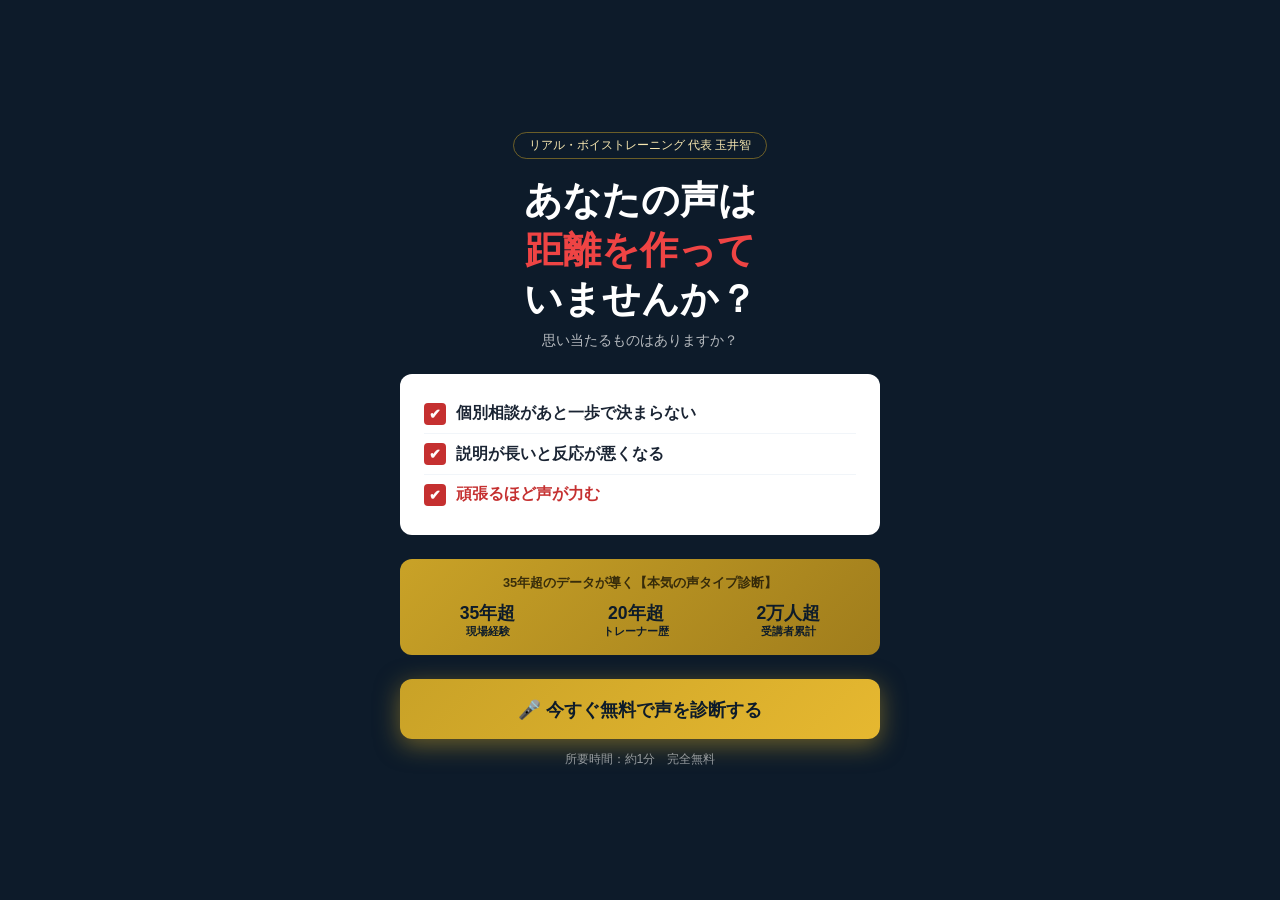
==== static/lp_short.html @ 7c98708b "テスト用短縮LP追加（lp_short.html）" ====
<!DOCTYPE html>
<html lang="ja">
<head>
    <meta charset="UTF-8">
    <meta name="viewport" content="width=device-width, initial-scale=1.0">
    <title>本気の声タイプ診断｜玉井智</title>
    <style>
        * { box-sizing: border-box; margin: 0; padding: 0; }

        body {
            font-family: 'Hiragino Kaku Gothic Pro', 'Noto Sans JP', sans-serif;
            background: #0D1B2A;
            color: white;
            min-height: 100vh;
            display: flex;
            flex-direction: column;
            align-items: center;
            justify-content: center;
            padding: 2rem 1.25rem;
        }

        .wrap {
            max-width: 480px;
            width: 100%;
            text-align: center;
        }

        .eyebrow {
            font-size: 0.78rem;
            color: #F7E7B0;
            border: 1px solid rgba(201,162,39,0.5);
            border-radius: 999px;
            display: inline-block;
            padding: 0.25rem 0.9rem;
            margin-bottom: 1rem;
        }

        h1 {
            font-size: clamp(1.7rem, 6vw, 2.4rem);
            font-weight: 900;
            line-height: 1.3;
            margin-bottom: 0.4rem;
        }

        h1 span {
            color: #ef4444;
        }

        .subtitle {
            font-size: 0.88rem;
            color: rgba(255,255,255,0.7);
            margin-bottom: 1.5rem;
        }

        /* チェックリスト */
        .checklist {
            background: white;
            border-radius: 12px;
            padding: 1.25rem 1.5rem;
            margin-bottom: 1.5rem;
            text-align: left;
        }

        .checklist-item {
            display: flex;
            align-items: center;
            gap: 0.65rem;
            padding: 0.55rem 0;
            border-bottom: 1px solid #f1f5f9;
            font-size: 0.97rem;
            color: #1a2433;
            font-weight: 600;
        }

        .checklist-item:last-child {
            border-bottom: none;
        }

        .check-icon {
            width: 22px;
            height: 22px;
            background: #c53030;
            border-radius: 4px;
            display: flex;
            align-items: center;
            justify-content: center;
            flex-shrink: 0;
            color: white;
            font-size: 0.85rem;
            font-weight: bold;
        }

        .checklist-item.red {
            color: #c53030;
        }

        /* 権威性 */
        .authority {
            background: linear-gradient(135deg, #C9A227, #a07d1c);
            border-radius: 12px;
            padding: 1rem 1.25rem;
            margin-bottom: 1.5rem;
        }

        .authority-title {
            font-size: 0.8rem;
            font-weight: 700;
            margin-bottom: 0.6rem;
            color: rgba(0,0,0,0.7);
        }

        .authority-stats {
            display: flex;
            justify-content: space-around;
            gap: 0.5rem;
        }

        .authority-stat {
            color: #0D1B2A;
        }

        .authority-stat .num {
            font-size: 1.1rem;
            font-weight: 900;
            display: block;
        }

        .authority-stat .label {
            font-size: 0.68rem;
            font-weight: 700;
            display: block;
        }

        /* CTAボタン */
        .cta-btn {
            display: block;
            background: linear-gradient(135deg, #C9A227, #e6b830);
            color: #0D1B2A;
            font-size: 1.15rem;
            font-weight: 900;
            padding: 1.1rem 1.5rem;
            border-radius: 12px;
            text-decoration: none;
            width: 100%;
            margin-bottom: 0.75rem;
            animation: pulse 2s ease-in-out infinite;
            box-shadow: 0 6px 24px rgba(201,162,39,0.5);
        }

        @keyframes pulse {
            0%, 100% { box-shadow: 0 6px 24px rgba(201,162,39,0.5); transform: scale(1); }
            50%       { box-shadow: 0 8px 36px rgba(201,162,39,0.8); transform: scale(1.02); }
        }

        .cta-sub {
            font-size: 0.78rem;
            color: rgba(255,255,255,0.55);
        }
    </style>
</head>
<body>
<div class="wrap">

    <div class="eyebrow">リアル・ボイストレーニング 代表 玉井智</div>

    <h1>あなたの声は<br><span>距離を作って</span><br>いませんか？</h1>
    <p class="subtitle">思い当たるものはありますか？</p>

    <div class="checklist">
        <div class="checklist-item">
            <div class="check-icon">✔</div>
            個別相談があと一歩で決まらない
        </div>
        <div class="checklist-item">
            <div class="check-icon">✔</div>
            説明が長いと反応が悪くなる
        </div>
        <div class="checklist-item red">
            <div class="check-icon">✔</div>
            頑張るほど声が力む
        </div>
    </div>

    <div class="authority">
        <div class="authority-title">35年超のデータが導く【本気の声タイプ診断】</div>
        <div class="authority-stats">
            <div class="authority-stat">
                <span class="num">35年超</span>
                <span class="label">現場経験</span>
            </div>
            <div class="authority-stat">
                <span class="num">20年超</span>
                <span class="label">トレーナー歴</span>
            </div>
            <div class="authority-stat">
                <span class="num">2万人超</span>
                <span class="label">受講者累計</span>
            </div>
        </div>
    </div>

    <a class="cta-btn" href="/">
        🎤 今すぐ無料で声を診断する
    </a>
    <p class="cta-sub">所要時間：約1分　完全無料</p>

</div>
</body>
</html>
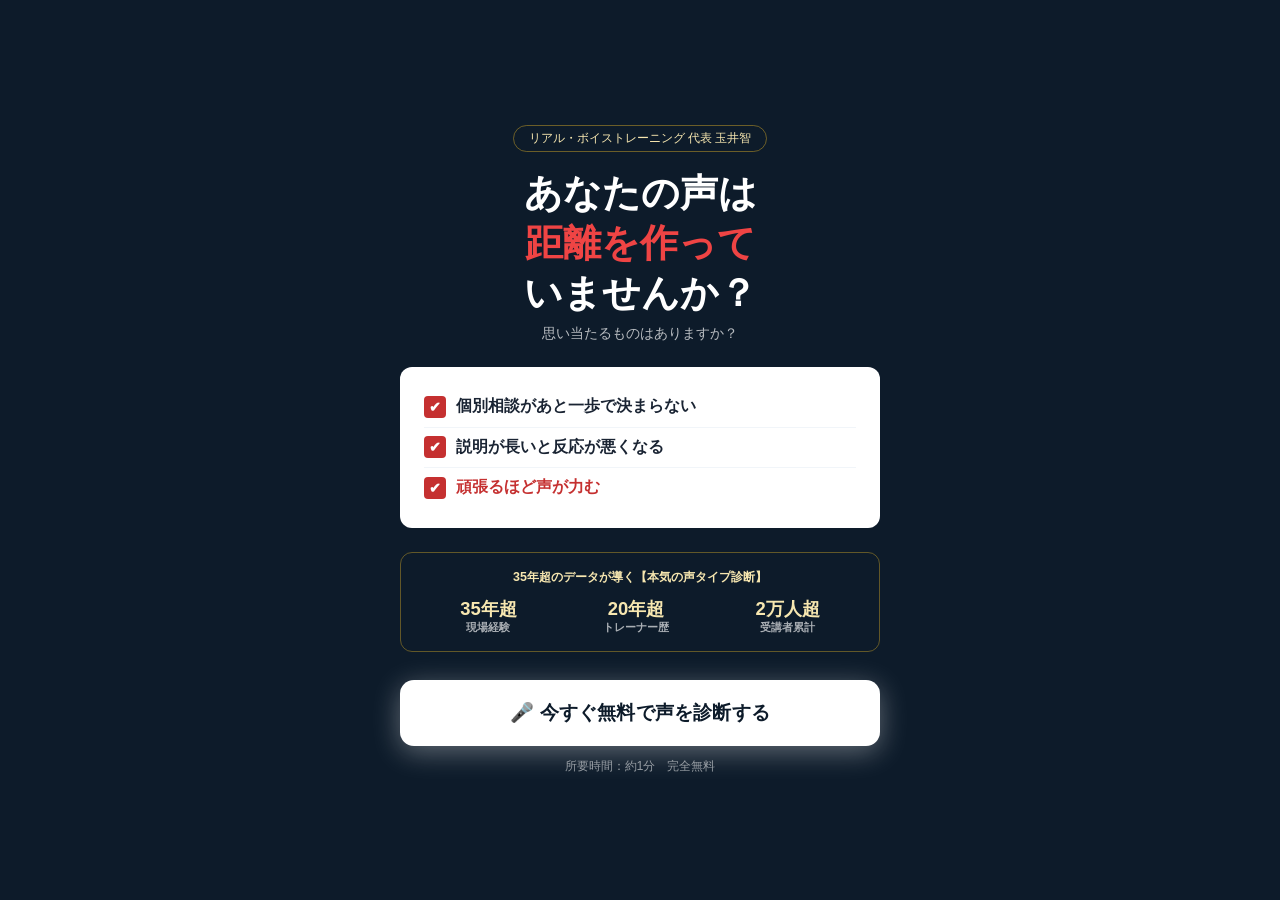
==== commit 2068bc18: "短縮LP：権威性ブロックを枠線スタイルに、ボタンを白×紺の高コントラストに変更" ====
--- a/static/lp_short.html
+++ b/static/lp_short.html
@@ -96,17 +96,18 @@
 
         /* 権威性 */
         .authority {
-            background: linear-gradient(135deg, #C9A227, #a07d1c);
+            background: transparent;
+            border: 1px solid rgba(201,162,39,0.45);
             border-radius: 12px;
             padding: 1rem 1.25rem;
-            margin-bottom: 1.5rem;
+            margin-bottom: 1.75rem;
         }
 
         .authority-title {
-            font-size: 0.8rem;
+            font-size: 0.78rem;
             font-weight: 700;
-            margin-bottom: 0.6rem;
-            color: rgba(0,0,0,0.7);
+            margin-bottom: 0.65rem;
+            color: #F7E7B0;
         }
 
         .authority-stats {
@@ -116,40 +117,43 @@
         }
 
         .authority-stat {
-            color: #0D1B2A;
+            color: white;
         }
 
         .authority-stat .num {
-            font-size: 1.1rem;
+            font-size: 1.15rem;
             font-weight: 900;
             display: block;
+            color: #F7E7B0;
         }
 
         .authority-stat .label {
             font-size: 0.68rem;
-            font-weight: 700;
+            font-weight: 600;
             display: block;
+            color: rgba(255,255,255,0.65);
         }
 
         /* CTAボタン */
         .cta-btn {
             display: block;
-            background: linear-gradient(135deg, #C9A227, #e6b830);
+            background: white;
             color: #0D1B2A;
-            font-size: 1.15rem;
+            font-size: 1.2rem;
             font-weight: 900;
-            padding: 1.1rem 1.5rem;
-            border-radius: 12px;
+            padding: 1.25rem 1.5rem;
+            border-radius: 14px;
             text-decoration: none;
             width: 100%;
             margin-bottom: 0.75rem;
-            animation: pulse 2s ease-in-out infinite;
-            box-shadow: 0 6px 24px rgba(201,162,39,0.5);
+            animation: pulse 1.8s ease-in-out infinite;
+            box-shadow: 0 6px 28px rgba(255,255,255,0.35);
+            letter-spacing: 0.01em;
         }
 
         @keyframes pulse {
-            0%, 100% { box-shadow: 0 6px 24px rgba(201,162,39,0.5); transform: scale(1); }
-            50%       { box-shadow: 0 8px 36px rgba(201,162,39,0.8); transform: scale(1.02); }
+            0%, 100% { box-shadow: 0 6px 28px rgba(255,255,255,0.3); transform: scale(1); }
+            50%       { box-shadow: 0 10px 40px rgba(255,255,255,0.6); transform: scale(1.025); }
         }
 
         .cta-sub {
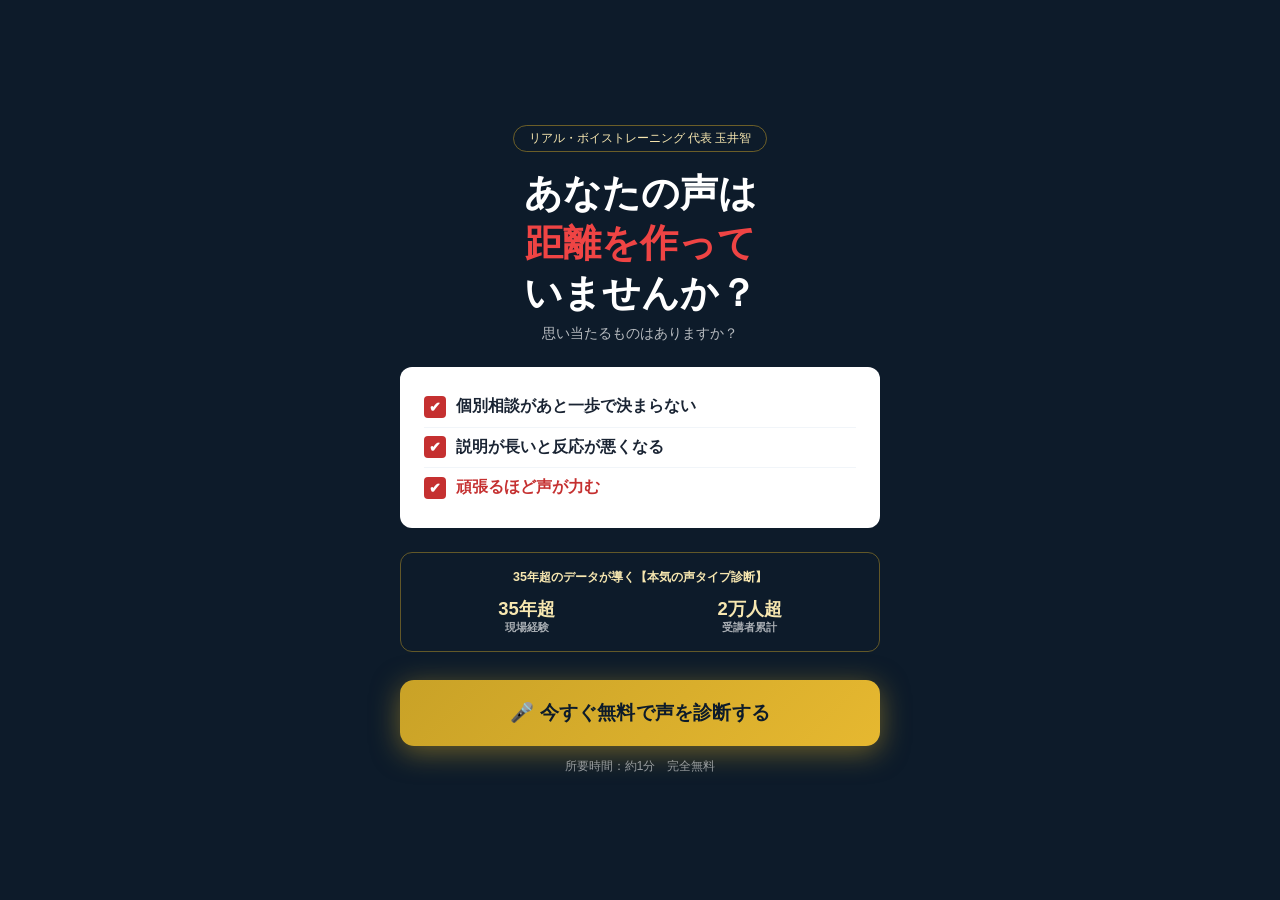
==== commit cd48087b: "短縮LP：ボタンをゴールドに戻す、トレーナー歴を削除" ====
--- a/static/lp_short.html
+++ b/static/lp_short.html
@@ -137,7 +137,7 @@
         /* CTAボタン */
         .cta-btn {
             display: block;
-            background: white;
+            background: linear-gradient(135deg, #C9A227, #e6b830);
             color: #0D1B2A;
             font-size: 1.2rem;
             font-weight: 900;
@@ -147,13 +147,13 @@
             width: 100%;
             margin-bottom: 0.75rem;
             animation: pulse 1.8s ease-in-out infinite;
-            box-shadow: 0 6px 28px rgba(255,255,255,0.35);
+            box-shadow: 0 6px 28px rgba(201,162,39,0.5);
             letter-spacing: 0.01em;
         }
 
         @keyframes pulse {
-            0%, 100% { box-shadow: 0 6px 28px rgba(255,255,255,0.3); transform: scale(1); }
-            50%       { box-shadow: 0 10px 40px rgba(255,255,255,0.6); transform: scale(1.025); }
+            0%, 100% { box-shadow: 0 6px 28px rgba(201,162,39,0.5); transform: scale(1); }
+            50%       { box-shadow: 0 10px 40px rgba(201,162,39,0.85); transform: scale(1.025); }
         }
 
         .cta-sub {
@@ -193,10 +193,6 @@
                 <span class="label">現場経験</span>
             </div>
             <div class="authority-stat">
-                <span class="num">20年超</span>
-                <span class="label">トレーナー歴</span>
-            </div>
-            <div class="authority-stat">
                 <span class="num">2万人超</span>
                 <span class="label">受講者累計</span>
             </div>
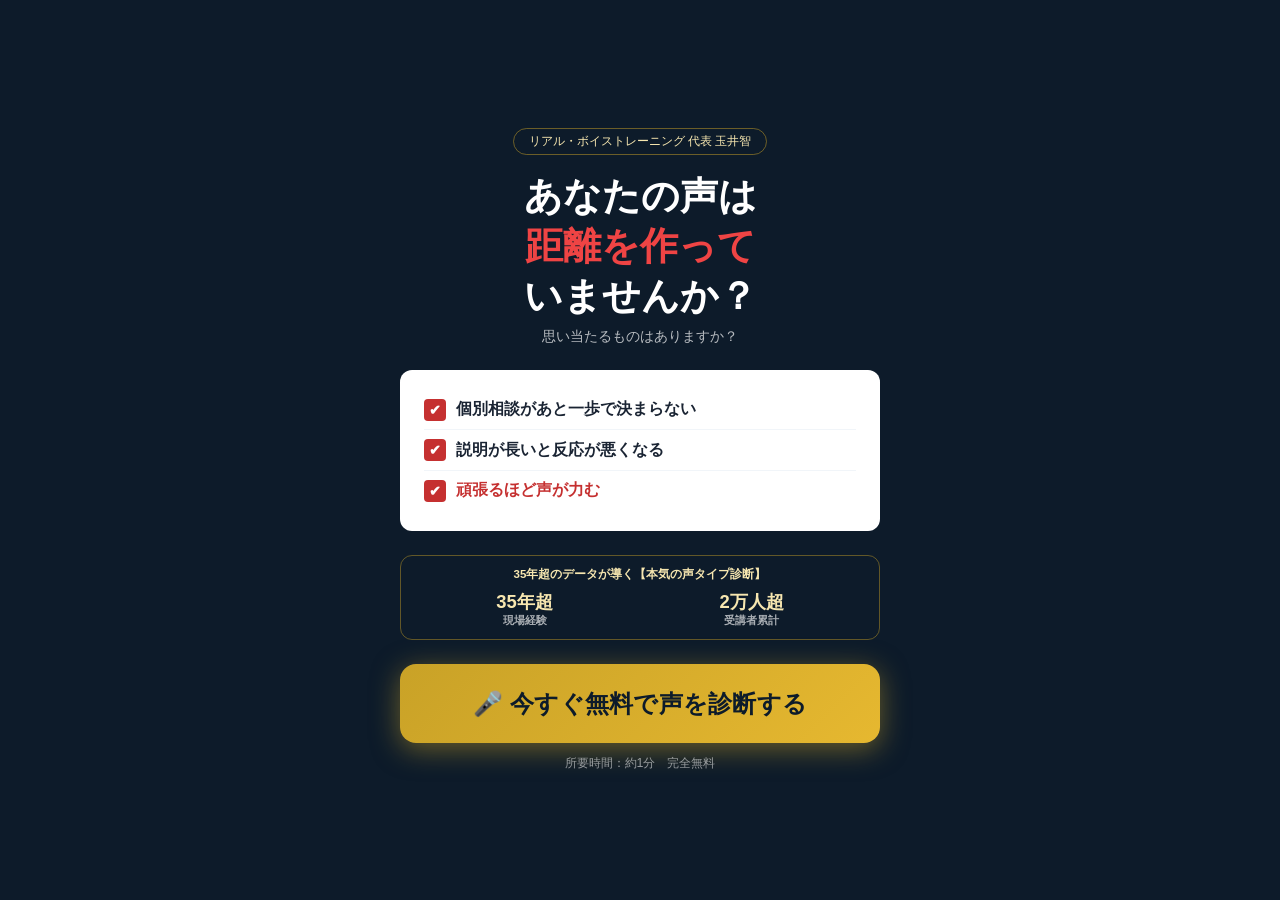
==== commit bfd225dc: "短縮LP：CTAボタンの文字・サイズを最大化、権威性ブロックをコンパクト化" ====
--- a/static/lp_short.html
+++ b/static/lp_short.html
@@ -99,14 +99,14 @@
             background: transparent;
             border: 1px solid rgba(201,162,39,0.45);
             border-radius: 12px;
-            padding: 1rem 1.25rem;
-            margin-bottom: 1.75rem;
+            padding: 0.7rem 1rem;
+            margin-bottom: 1.5rem;
         }
 
         .authority-title {
-            font-size: 0.78rem;
+            font-size: 0.72rem;
             font-weight: 700;
-            margin-bottom: 0.65rem;
+            margin-bottom: 0.45rem;
             color: #F7E7B0;
         }
 
@@ -139,16 +139,17 @@
             display: block;
             background: linear-gradient(135deg, #C9A227, #e6b830);
             color: #0D1B2A;
-            font-size: 1.2rem;
+            font-size: 1.5rem;
             font-weight: 900;
-            padding: 1.25rem 1.5rem;
-            border-radius: 14px;
+            padding: 1.5rem 1.5rem;
+            border-radius: 16px;
             text-decoration: none;
             width: 100%;
             margin-bottom: 0.75rem;
             animation: pulse 1.8s ease-in-out infinite;
             box-shadow: 0 6px 28px rgba(201,162,39,0.5);
             letter-spacing: 0.01em;
+            line-height: 1.3;
         }
 
         @keyframes pulse {
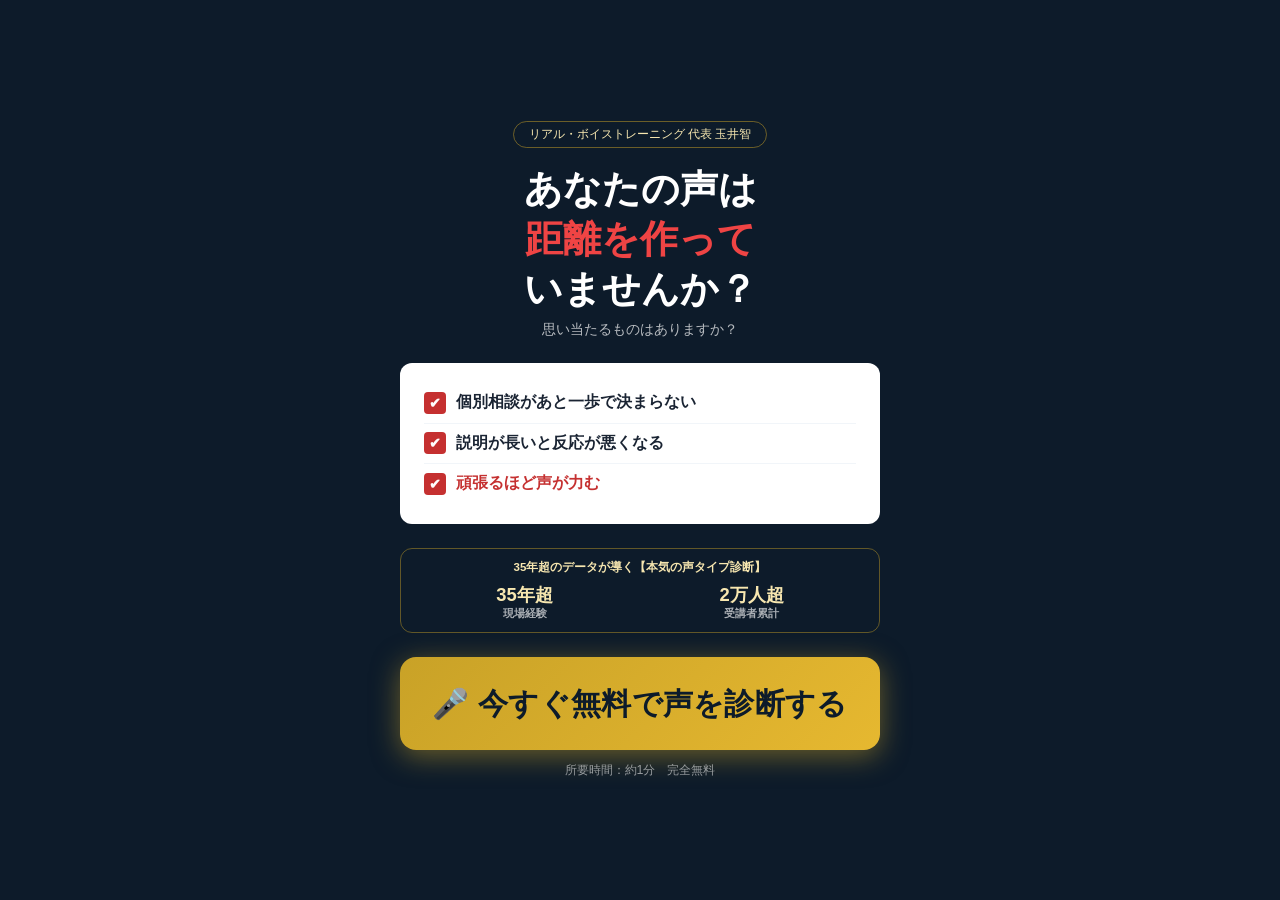
==== commit e8f3155c: "短縮LP：CTAボタン文字サイズをさらに拡大" ====
--- a/static/lp_short.html
+++ b/static/lp_short.html
@@ -139,9 +139,9 @@
             display: block;
             background: linear-gradient(135deg, #C9A227, #e6b830);
             color: #0D1B2A;
-            font-size: 1.5rem;
+            font-size: 1.85rem;
             font-weight: 900;
-            padding: 1.5rem 1.5rem;
+            padding: 1.7rem 1.5rem;
             border-radius: 16px;
             text-decoration: none;
             width: 100%;
